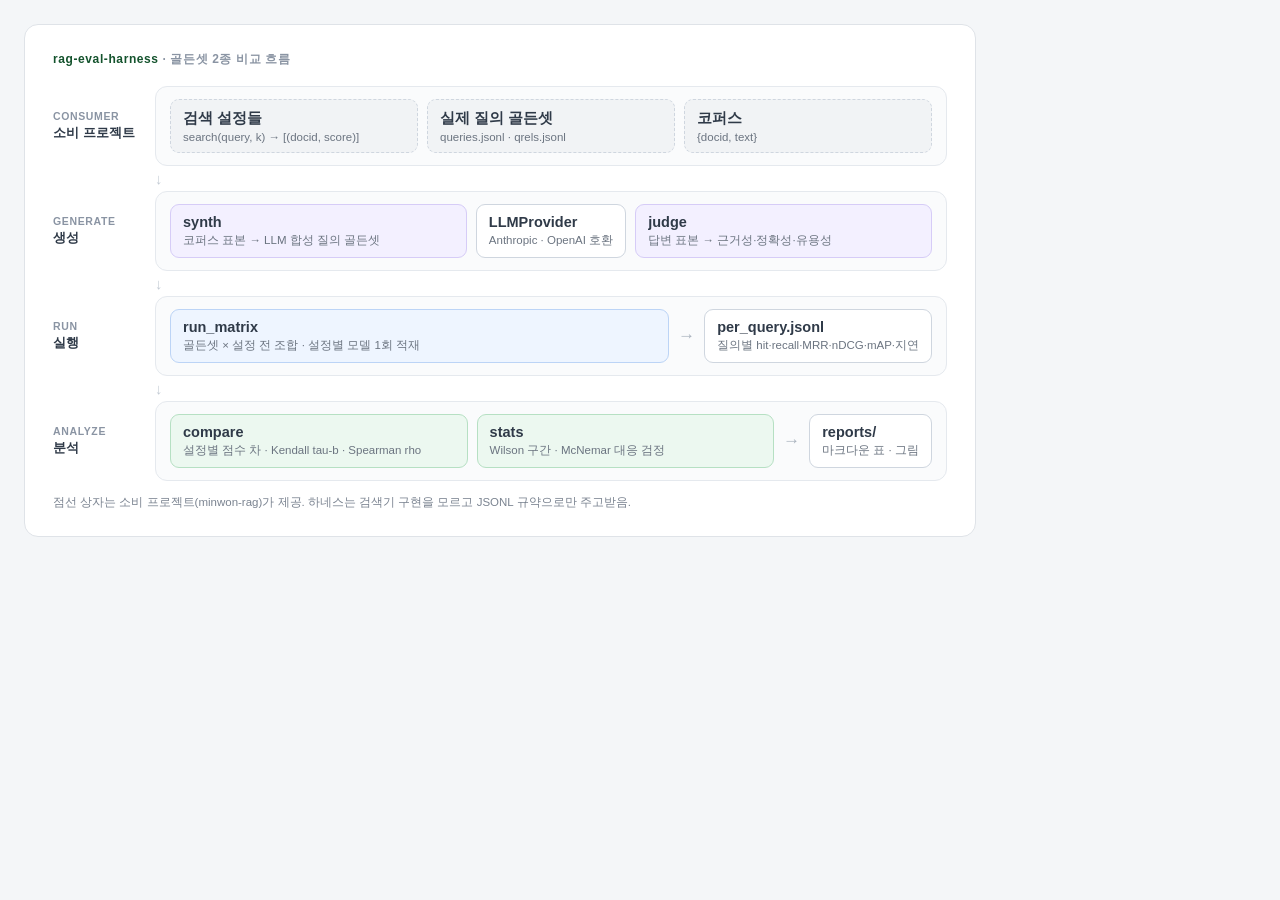
==== docs/diagrams/architecture.html @ 3dff8df2 "README 재구성: 참고 구조(구현 범위→…→라이선스)로 정렬, 아키텍처 다이어그램을 HTML/PNG로 교체" ====
<!doctype html><html lang="ko"><head><meta charset="utf-8"><title>rag-eval-harness · 아키텍처</title><style>
*{margin:0;padding:0;box-sizing:border-box}
html,body{background:#f4f6f8}
body{font-family:"Apple SD Gothic Neo","Noto Sans KR",-apple-system,sans-serif;-webkit-font-smoothing:antialiased;padding:24px}
.d{width:952px;background:#fff;border:1px solid #dfe3e8;border-radius:14px;padding:26px 28px}
.t{font-size:12px;font-weight:800;color:#8a94a3;letter-spacing:.05em;margin-bottom:18px}
.t b{color:#14532d}
.row{display:flex;gap:14px;align-items:stretch}
.lab{flex:0 0 88px;display:flex;flex-direction:column;justify-content:center}
.lab .en{font-size:10.5px;font-weight:800;color:#8a94a3;letter-spacing:.06em}
.lab .ko{font-size:13px;font-weight:700;color:#2f3a48;margin-top:2px}
.lane{flex:1;display:flex;align-items:center;gap:9px;border:1.5px solid #e5e9ee;border-radius:12px;background:#fafbfc;padding:12px 14px}
.box{background:#fff;border:1.5px solid #cfd6df;border-radius:9px;padding:9px 12px;color:#2f3a48}
.box .n{font-size:14.5px;font-weight:800}
.box .s{font-size:11.5px;color:#6b7480;margin-top:3px}
.g{flex:1}
.ar{color:#a9b2bd;font-size:17px}
.down{color:#c5ccd5;font-size:15px;padding:4px 0 4px 102px}
.lex{background:#fff8ee;border-color:#f3d3a6}
.den{background:#eef5ff;border-color:#bcd4f6}
.hyb{background:#f3f0ff;border-color:#d6ccf7}
.rr{background:#fdf0f3;border-color:#f2c4cf}
.ev{background:#ecf8f0;border-color:#b6e0c3}
.ext{background:#f1f3f5;border-style:dashed}
.note{font-size:11.5px;color:#7a8390;margin-top:14px}
</style></head><body><div class="d">
<div class="t"><b>rag-eval-harness</b> · 골든셋 2종 비교 흐름</div>
<div class="row"><div class="lab"><div class="en">CONSUMER</div><div class="ko">소비 프로젝트</div></div>
<div class="lane"><div class="box ext g"><div class="n">검색 설정들</div><div class="s">search(query, k) → [(docid, score)]</div></div>
<div class="box ext g"><div class="n">실제 질의 골든셋</div><div class="s">queries.jsonl · qrels.jsonl</div></div>
<div class="box ext g"><div class="n">코퍼스</div><div class="s">{docid, text}</div></div></div></div>
<div class="down">↓</div>
<div class="row"><div class="lab"><div class="en">GENERATE</div><div class="ko">생성</div></div>
<div class="lane"><div class="box hyb g"><div class="n">synth</div><div class="s">코퍼스 표본 → LLM 합성 질의 골든셋</div></div>
<div class="box"><div class="n">LLMProvider</div><div class="s">Anthropic · OpenAI 호환</div></div>
<div class="box hyb g"><div class="n">judge</div><div class="s">답변 표본 → 근거성·정확성·유용성</div></div></div></div>
<div class="down">↓</div>
<div class="row"><div class="lab"><div class="en">RUN</div><div class="ko">실행</div></div>
<div class="lane"><div class="box den g"><div class="n">run_matrix</div><div class="s">골든셋 × 설정 전 조합 · 설정별 모델 1회 적재</div></div><span class="ar">→</span>
<div class="box"><div class="n">per_query.jsonl</div><div class="s">질의별 hit·recall·MRR·nDCG·mAP·지연</div></div></div></div>
<div class="down">↓</div>
<div class="row"><div class="lab"><div class="en">ANALYZE</div><div class="ko">분석</div></div>
<div class="lane"><div class="box ev g"><div class="n">compare</div><div class="s">설정별 점수 차 · Kendall tau-b · Spearman rho</div></div>
<div class="box ev g"><div class="n">stats</div><div class="s">Wilson 구간 · McNemar 대응 검정</div></div><span class="ar">→</span>
<div class="box"><div class="n">reports/</div><div class="s">마크다운 표 · 그림</div></div></div></div>
<div class="note">점선 상자는 소비 프로젝트(minwon-rag)가 제공. 하네스는 검색기 구현을 모르고 JSONL 규약으로만 주고받음.</div>
</div></body></html>
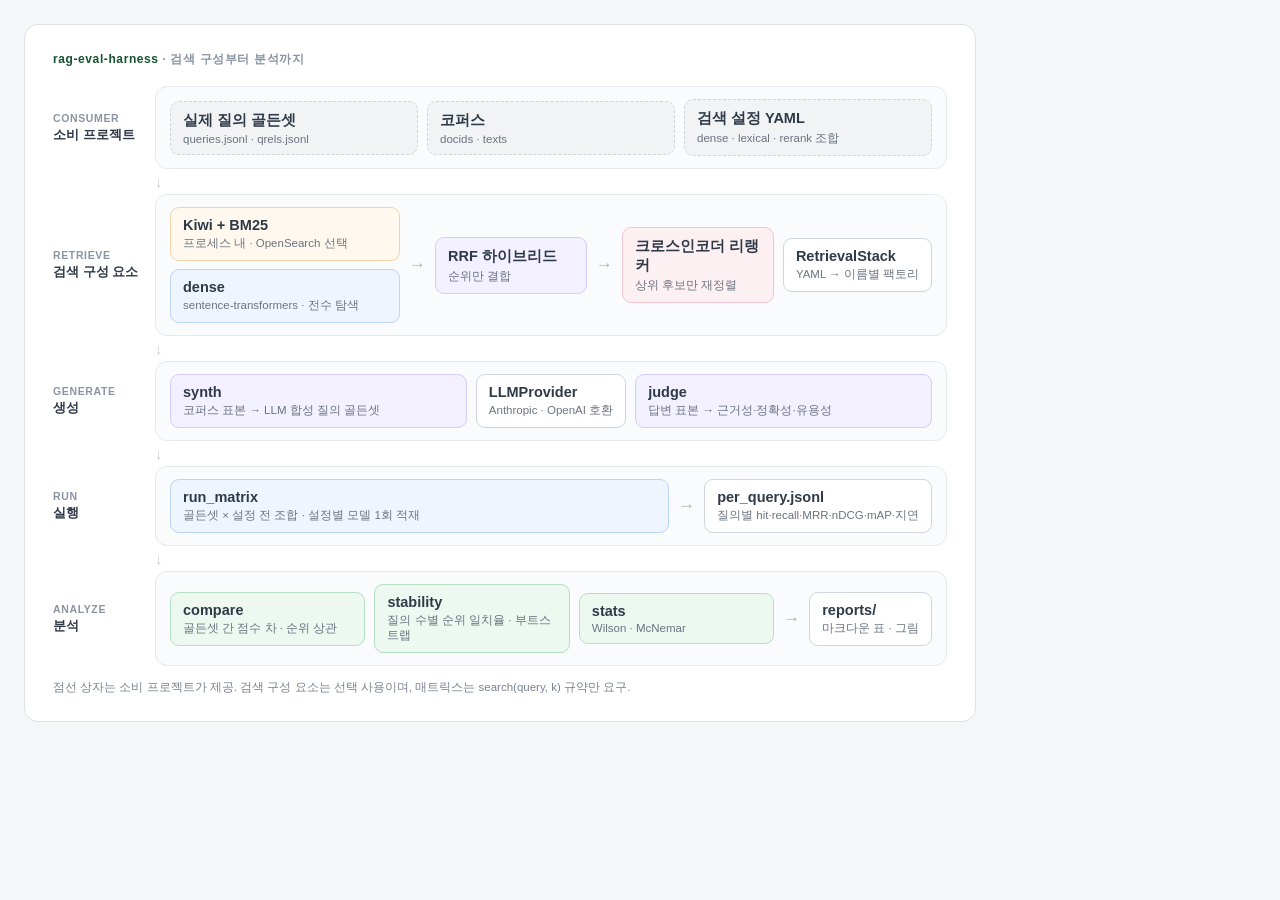
==== commit 0020946d: "README·다이어그램·Makefile 갱신: 순위 안정성과 검색 구성 요소 반영, 결과 표는 측정 전" ====
--- a/docs/diagrams/architecture.html
+++ b/docs/diagrams/architecture.html
@@ -24,11 +24,19 @@
 .ext{background:#f1f3f5;border-style:dashed}
 .note{font-size:11.5px;color:#7a8390;margin-top:14px}
 </style></head><body><div class="d">
-<div class="t"><b>rag-eval-harness</b> · 골든셋 2종 비교 흐름</div>
+<div class="t"><b>rag-eval-harness</b> · 검색 구성부터 분석까지</div>
 <div class="row"><div class="lab"><div class="en">CONSUMER</div><div class="ko">소비 프로젝트</div></div>
-<div class="lane"><div class="box ext g"><div class="n">검색 설정들</div><div class="s">search(query, k) → [(docid, score)]</div></div>
-<div class="box ext g"><div class="n">실제 질의 골든셋</div><div class="s">queries.jsonl · qrels.jsonl</div></div>
-<div class="box ext g"><div class="n">코퍼스</div><div class="s">{docid, text}</div></div></div></div>
+<div class="lane"><div class="box ext g"><div class="n">실제 질의 골든셋</div><div class="s">queries.jsonl · qrels.jsonl</div></div>
+<div class="box ext g"><div class="n">코퍼스</div><div class="s">docids · texts</div></div>
+<div class="box ext g"><div class="n">검색 설정 YAML</div><div class="s">dense · lexical · rerank 조합</div></div></div></div>
+<div class="down">↓</div>
+<div class="row"><div class="lab"><div class="en">RETRIEVE</div><div class="ko">검색 구성 요소</div></div>
+<div class="lane"><div style="display:flex;flex-direction:column;gap:8px;flex:0 0 230px">
+<div class="box lex"><div class="n">Kiwi + BM25</div><div class="s">프로세스 내 · OpenSearch 선택</div></div>
+<div class="box den"><div class="n">dense</div><div class="s">sentence-transformers · 전수 탐색</div></div></div>
+<span class="ar">→</span><div class="box hyb g"><div class="n">RRF 하이브리드</div><div class="s">순위만 결합</div></div>
+<span class="ar">→</span><div class="box rr g"><div class="n">크로스인코더 리랭커</div><div class="s">상위 후보만 재정렬</div></div>
+<div class="box"><div class="n">RetrievalStack</div><div class="s">YAML → 이름별 팩토리</div></div></div></div>
 <div class="down">↓</div>
 <div class="row"><div class="lab"><div class="en">GENERATE</div><div class="ko">생성</div></div>
 <div class="lane"><div class="box hyb g"><div class="n">synth</div><div class="s">코퍼스 표본 → LLM 합성 질의 골든셋</div></div>
@@ -40,8 +48,9 @@
 <div class="box"><div class="n">per_query.jsonl</div><div class="s">질의별 hit·recall·MRR·nDCG·mAP·지연</div></div></div></div>
 <div class="down">↓</div>
 <div class="row"><div class="lab"><div class="en">ANALYZE</div><div class="ko">분석</div></div>
-<div class="lane"><div class="box ev g"><div class="n">compare</div><div class="s">설정별 점수 차 · Kendall tau-b · Spearman rho</div></div>
-<div class="box ev g"><div class="n">stats</div><div class="s">Wilson 구간 · McNemar 대응 검정</div></div><span class="ar">→</span>
+<div class="lane"><div class="box ev g"><div class="n">compare</div><div class="s">골든셋 간 점수 차 · 순위 상관</div></div>
+<div class="box ev g"><div class="n">stability</div><div class="s">질의 수별 순위 일치율 · 부트스트랩</div></div>
+<div class="box ev g"><div class="n">stats</div><div class="s">Wilson · McNemar</div></div><span class="ar">→</span>
 <div class="box"><div class="n">reports/</div><div class="s">마크다운 표 · 그림</div></div></div></div>
-<div class="note">점선 상자는 소비 프로젝트(minwon-rag)가 제공. 하네스는 검색기 구현을 모르고 JSONL 규약으로만 주고받음.</div>
+<div class="note">점선 상자는 소비 프로젝트가 제공. 검색 구성 요소는 선택 사용이며, 매트릭스는 search(query, k) 규약만 요구.</div>
 </div></body></html>
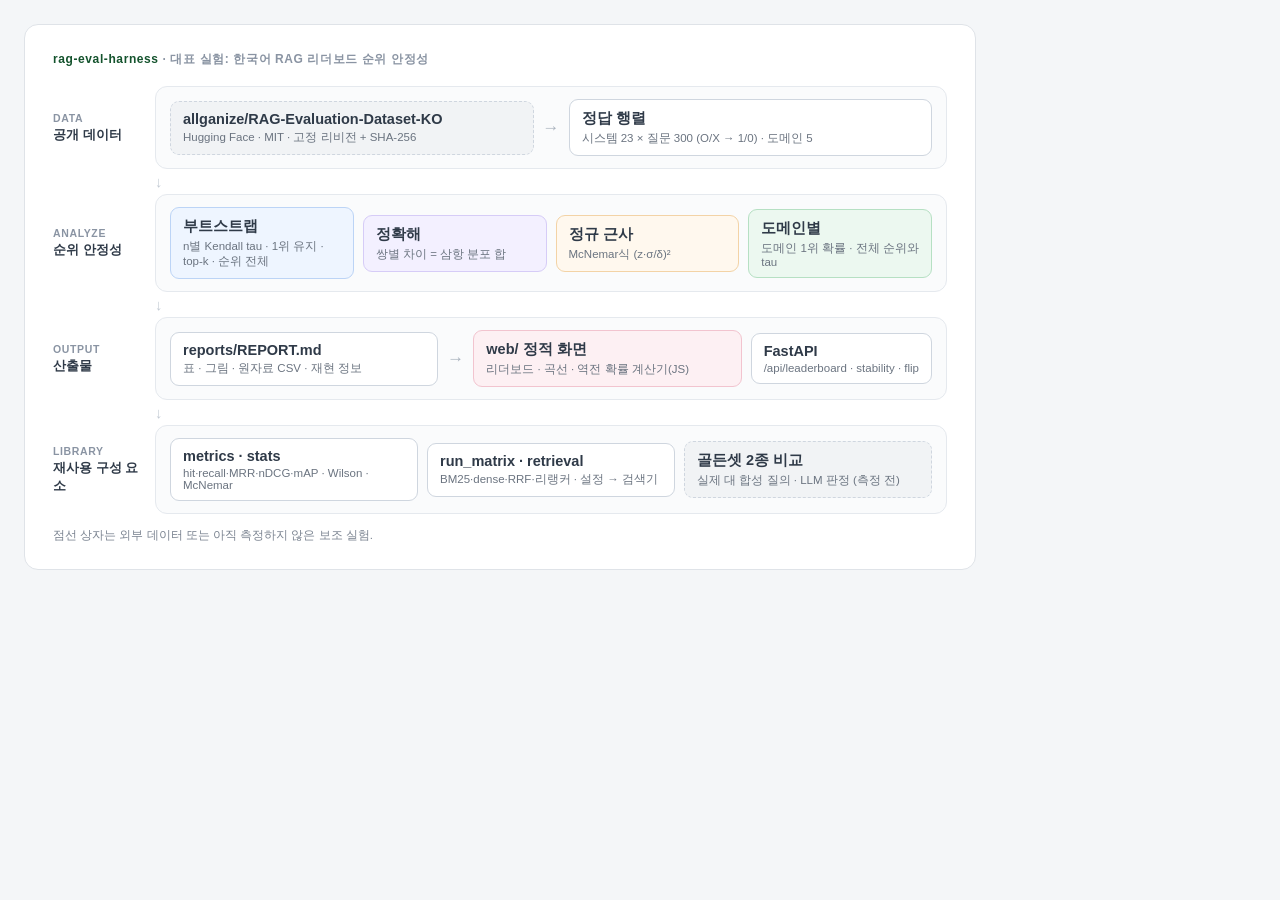
==== commit 1a3b6041: "README 재구성: 순위 안정성 실험을 대표 실험으로, 골든셋 비교는 보조 실험(측정 전)" ====
--- a/docs/diagrams/architecture.html
+++ b/docs/diagrams/architecture.html
@@ -24,33 +24,25 @@
 .ext{background:#f1f3f5;border-style:dashed}
 .note{font-size:11.5px;color:#7a8390;margin-top:14px}
 </style></head><body><div class="d">
-<div class="t"><b>rag-eval-harness</b> · 검색 구성부터 분석까지</div>
-<div class="row"><div class="lab"><div class="en">CONSUMER</div><div class="ko">소비 프로젝트</div></div>
-<div class="lane"><div class="box ext g"><div class="n">실제 질의 골든셋</div><div class="s">queries.jsonl · qrels.jsonl</div></div>
-<div class="box ext g"><div class="n">코퍼스</div><div class="s">docids · texts</div></div>
-<div class="box ext g"><div class="n">검색 설정 YAML</div><div class="s">dense · lexical · rerank 조합</div></div></div></div>
+<div class="t"><b>rag-eval-harness</b> · 대표 실험: 한국어 RAG 리더보드 순위 안정성</div>
+<div class="row"><div class="lab"><div class="en">DATA</div><div class="ko">공개 데이터</div></div>
+<div class="lane"><div class="box ext g"><div class="n">allganize/RAG-Evaluation-Dataset-KO</div><div class="s">Hugging Face · MIT · 고정 리비전 + SHA-256</div></div><span class="ar">→</span>
+<div class="box g"><div class="n">정답 행렬</div><div class="s">시스템 23 × 질문 300 (O/X → 1/0) · 도메인 5</div></div></div></div>
 <div class="down">↓</div>
-<div class="row"><div class="lab"><div class="en">RETRIEVE</div><div class="ko">검색 구성 요소</div></div>
-<div class="lane"><div style="display:flex;flex-direction:column;gap:8px;flex:0 0 230px">
-<div class="box lex"><div class="n">Kiwi + BM25</div><div class="s">프로세스 내 · OpenSearch 선택</div></div>
-<div class="box den"><div class="n">dense</div><div class="s">sentence-transformers · 전수 탐색</div></div></div>
-<span class="ar">→</span><div class="box hyb g"><div class="n">RRF 하이브리드</div><div class="s">순위만 결합</div></div>
-<span class="ar">→</span><div class="box rr g"><div class="n">크로스인코더 리랭커</div><div class="s">상위 후보만 재정렬</div></div>
-<div class="box"><div class="n">RetrievalStack</div><div class="s">YAML → 이름별 팩토리</div></div></div></div>
+<div class="row"><div class="lab"><div class="en">ANALYZE</div><div class="ko">순위 안정성</div></div>
+<div class="lane"><div class="box den g"><div class="n">부트스트랩</div><div class="s">n별 Kendall tau · 1위 유지 · top-k · 순위 전체</div></div>
+<div class="box hyb g"><div class="n">정확해</div><div class="s">쌍별 차이 = 삼항 분포 합</div></div>
+<div class="box lex g"><div class="n">정규 근사</div><div class="s">McNemar식 (z·σ/δ)²</div></div>
+<div class="box ev g"><div class="n">도메인별</div><div class="s">도메인 1위 확률 · 전체 순위와 tau</div></div></div></div>
 <div class="down">↓</div>
-<div class="row"><div class="lab"><div class="en">GENERATE</div><div class="ko">생성</div></div>
-<div class="lane"><div class="box hyb g"><div class="n">synth</div><div class="s">코퍼스 표본 → LLM 합성 질의 골든셋</div></div>
-<div class="box"><div class="n">LLMProvider</div><div class="s">Anthropic · OpenAI 호환</div></div>
-<div class="box hyb g"><div class="n">judge</div><div class="s">답변 표본 → 근거성·정확성·유용성</div></div></div></div>
+<div class="row"><div class="lab"><div class="en">OUTPUT</div><div class="ko">산출물</div></div>
+<div class="lane"><div class="box g"><div class="n">reports/REPORT.md</div><div class="s">표 · 그림 · 원자료 CSV · 재현 정보</div></div><span class="ar">→</span>
+<div class="box rr g"><div class="n">web/ 정적 화면</div><div class="s">리더보드 · 곡선 · 역전 확률 계산기(JS)</div></div>
+<div class="box"><div class="n">FastAPI</div><div class="s">/api/leaderboard · stability · flip</div></div></div></div>
 <div class="down">↓</div>
-<div class="row"><div class="lab"><div class="en">RUN</div><div class="ko">실행</div></div>
-<div class="lane"><div class="box den g"><div class="n">run_matrix</div><div class="s">골든셋 × 설정 전 조합 · 설정별 모델 1회 적재</div></div><span class="ar">→</span>
-<div class="box"><div class="n">per_query.jsonl</div><div class="s">질의별 hit·recall·MRR·nDCG·mAP·지연</div></div></div></div>
-<div class="down">↓</div>
-<div class="row"><div class="lab"><div class="en">ANALYZE</div><div class="ko">분석</div></div>
-<div class="lane"><div class="box ev g"><div class="n">compare</div><div class="s">골든셋 간 점수 차 · 순위 상관</div></div>
-<div class="box ev g"><div class="n">stability</div><div class="s">질의 수별 순위 일치율 · 부트스트랩</div></div>
-<div class="box ev g"><div class="n">stats</div><div class="s">Wilson · McNemar</div></div><span class="ar">→</span>
-<div class="box"><div class="n">reports/</div><div class="s">마크다운 표 · 그림</div></div></div></div>
-<div class="note">점선 상자는 소비 프로젝트가 제공. 검색 구성 요소는 선택 사용이며, 매트릭스는 search(query, k) 규약만 요구.</div>
+<div class="row"><div class="lab"><div class="en">LIBRARY</div><div class="ko">재사용 구성 요소</div></div>
+<div class="lane"><div class="box g"><div class="n">metrics · stats</div><div class="s">hit·recall·MRR·nDCG·mAP · Wilson · McNemar</div></div>
+<div class="box g"><div class="n">run_matrix · retrieval</div><div class="s">BM25·dense·RRF·리랭커 · 설정 → 검색기</div></div>
+<div class="box ext g"><div class="n">골든셋 2종 비교</div><div class="s">실제 대 합성 질의 · LLM 판정 (측정 전)</div></div></div></div>
+<div class="note">점선 상자는 외부 데이터 또는 아직 측정하지 않은 보조 실험.</div>
 </div></body></html>
